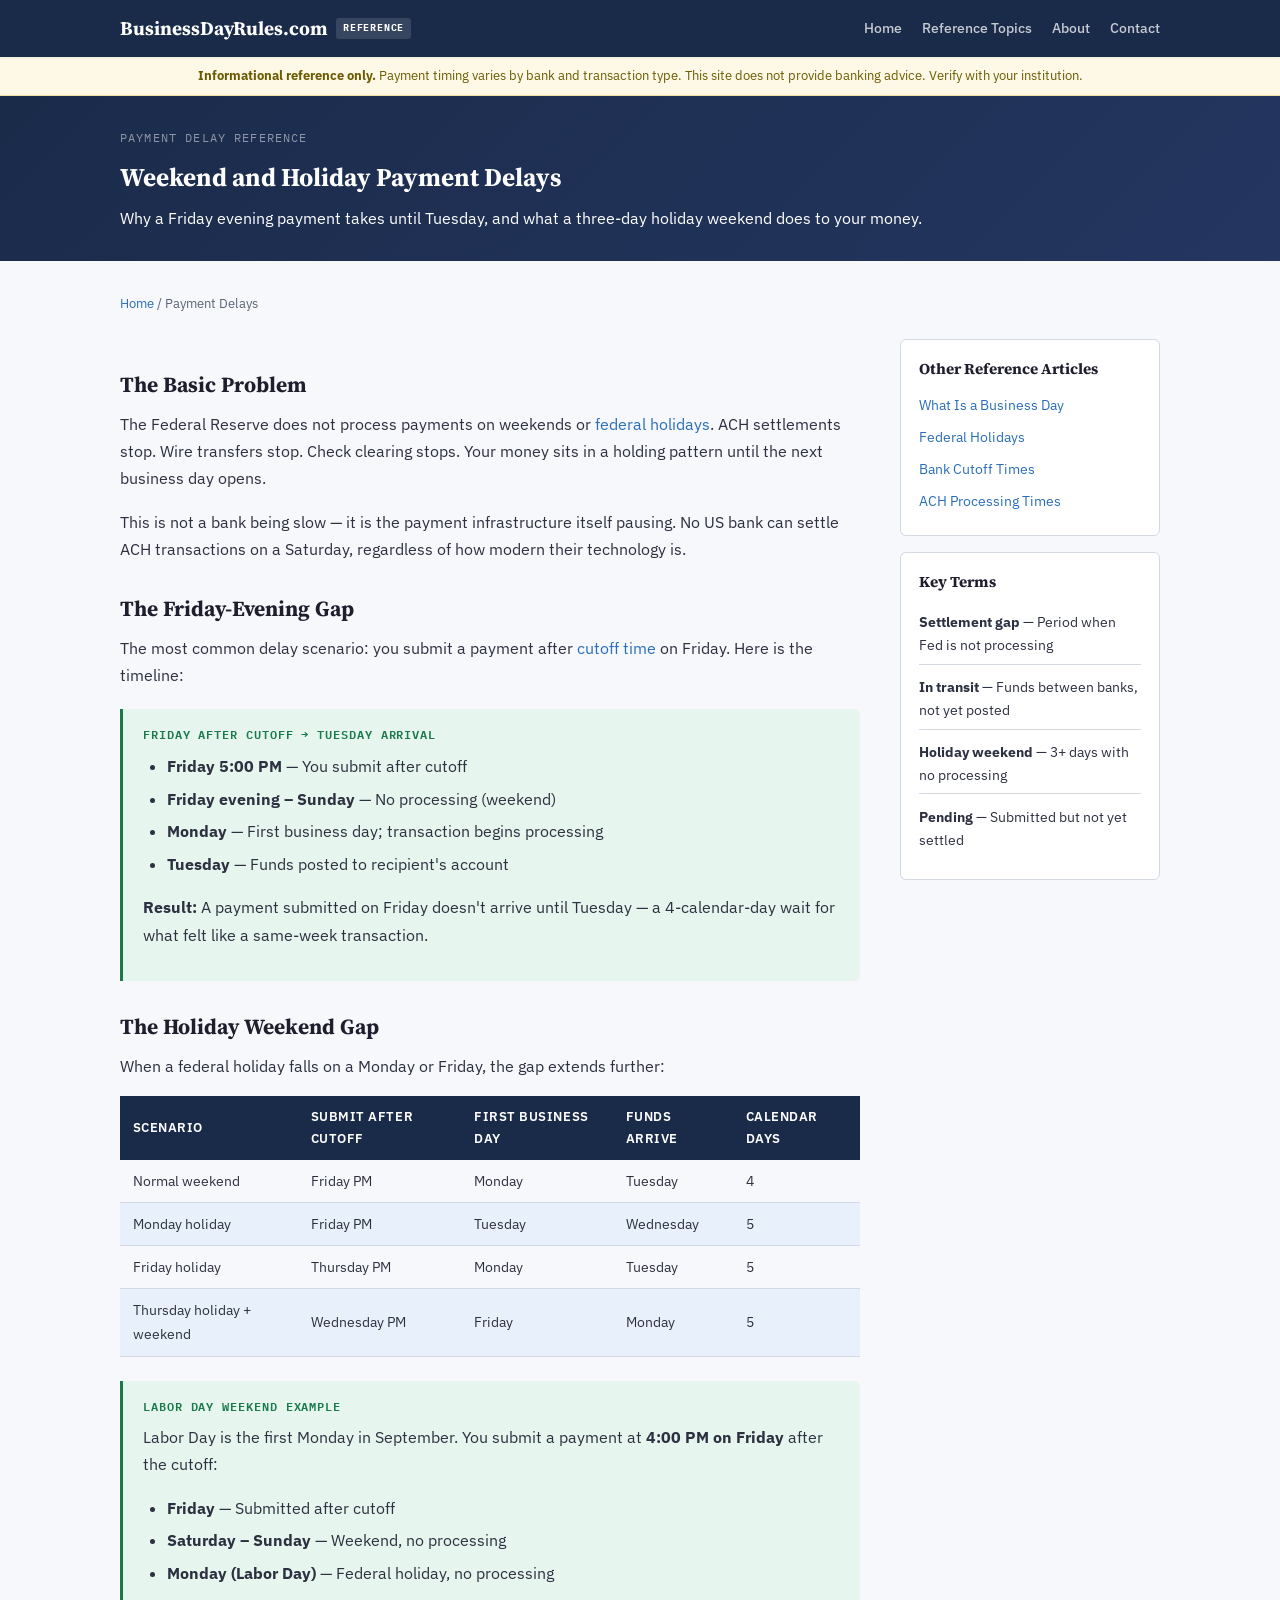
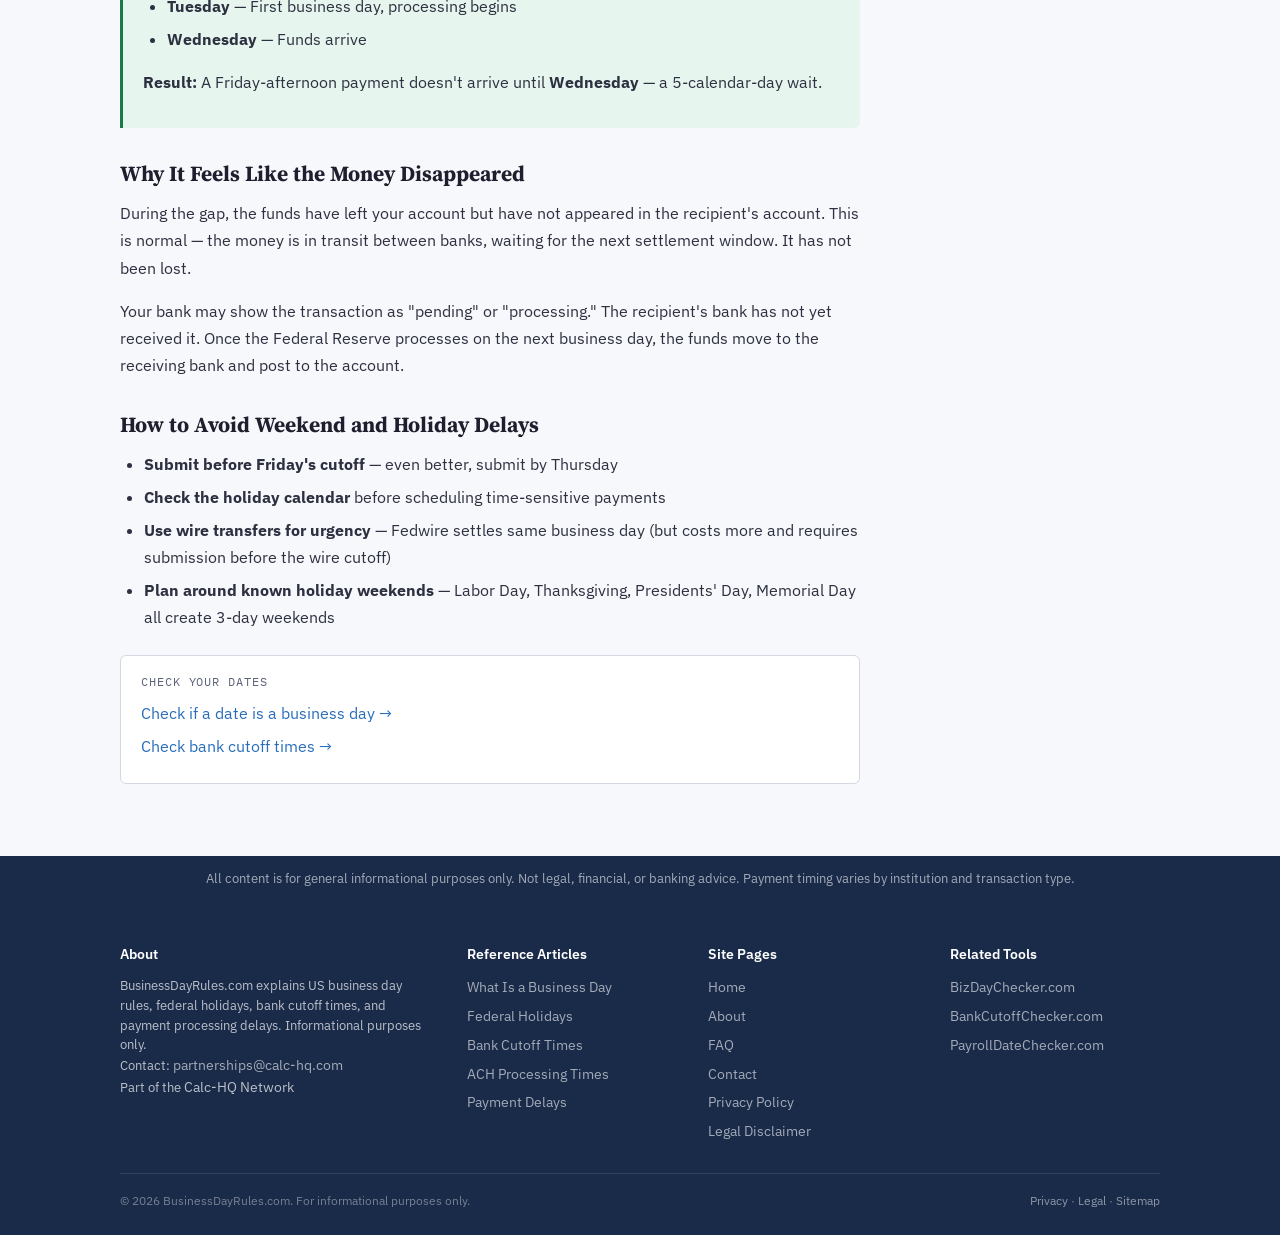
==== weekend-holiday-payment-delays.html @ 040bafdc "Initial build: BusinessDayRules.com reference site Static reference site for US business day rules: " ====
<!DOCTYPE html>
<html lang="en">
<head>
  <meta charset="UTF-8">
  <meta name="viewport" content="width=device-width, initial-scale=1.0">
  <title>Weekend and Holiday Payment Delays | BusinessDayRules.com</title>
  <meta name="description" content="Why payments submitted on Friday evening don't arrive until Tuesday, how holiday weekends create even longer delays, and how to avoid the gap.">
  <link rel="canonical" href="https://businessdayrules.com/weekend-holiday-payment-delays.html">
  <link rel="icon" type="image/svg+xml" href="favicon.svg">
  <link rel="stylesheet" href="styles.css">
  <script async src="https://pagead2.googlesyndication.com/pagead/js/adsbygoogle.js?client=ca-pub-7744853829365165" crossorigin="anonymous"></script>
  <script type="application/ld+json">
{"@context":"https://schema.org","@type":"Article","headline":"Weekend and Holiday Payment Delays","description":"Why Friday evening payments don't arrive until Tuesday, and how holiday weekends create multi-day processing gaps.","url":"https://businessdayrules.com/weekend-holiday-payment-delays.html","mainEntityOfPage":{"@type":"WebPage","@id":"https://businessdayrules.com/weekend-holiday-payment-delays.html"},"author":{"@type":"Organization","name":"BusinessDayRules.com","url":"https://businessdayrules.com"},"publisher":{"@type":"Organization","name":"BusinessDayRules.com","url":"https://businessdayrules.com","logo":{"@type":"ImageObject","url":"https://businessdayrules.com/favicon.svg"}},"isPartOf":{"@type":"WebSite","name":"BusinessDayRules.com","url":"https://businessdayrules.com"}}
  </script>
</head>
<body>
<header class="site-header"><div class="header-inner"><a href="index.html" class="site-logo">BusinessDayRules.com <span class="logo-badge">Reference</span></a><button class="nav-toggle" aria-label="Toggle navigation" onclick="document.querySelector('.site-nav').classList.toggle('open')">☰</button><nav class="site-nav"><a href="index.html">Home</a><a href="index.html#reference-topics">Reference Topics</a><a href="about.html">About</a><a href="contact.html">Contact</a></nav></div></header>
<div class="disclaimer-bar"><strong>Informational reference only.</strong> Payment timing varies by bank and transaction type. This site does not provide banking advice. Verify with your institution.</div>

<section class="page-hero-sm"><div class="container">
  <div style="font-family:var(--font-mono);font-size:0.72rem;color:rgba(255,255,255,0.5);text-transform:uppercase;letter-spacing:0.1em;margin-bottom:0.5rem;">Payment Delay Reference</div>
  <h1>Weekend and Holiday Payment Delays</h1>
  <p>Why a Friday evening payment takes until Tuesday, and what a three-day holiday weekend does to your money.</p>
</div></section>

<main class="main-content"><div class="container">
  <nav class="breadcrumb"><a href="index.html">Home</a> / <span>Payment Delays</span></nav>
  <div class="layout-with-sidebar">
    <article class="article-prose">

      <h2>The Basic Problem</h2>
      <p>The Federal Reserve does not process payments on weekends or <a href="federal-holidays-business-days.html">federal holidays</a>. ACH settlements stop. Wire transfers stop. Check clearing stops. Your money sits in a holding pattern until the next business day opens.</p>
      <p>This is not a bank being slow — it is the payment infrastructure itself pausing. No US bank can settle ACH transactions on a Saturday, regardless of how modern their technology is.</p>

      <h2>The Friday-Evening Gap</h2>
      <p>The most common delay scenario: you submit a payment after <a href="bank-cutoff-times-explained.html">cutoff time</a> on Friday. Here is the timeline:</p>

      <div class="example-block">
        <div class="example-label">Friday After Cutoff → Tuesday Arrival</div>
        <ul>
          <li><strong>Friday 5:00 PM</strong> — You submit after cutoff</li>
          <li><strong>Friday evening – Sunday</strong> — No processing (weekend)</li>
          <li><strong>Monday</strong> — First business day; transaction begins processing</li>
          <li><strong>Tuesday</strong> — Funds posted to recipient's account</li>
        </ul>
        <p><strong>Result:</strong> A payment submitted on Friday doesn't arrive until Tuesday — a 4-calendar-day wait for what felt like a same-week transaction.</p>
      </div>

      <h2>The Holiday Weekend Gap</h2>
      <p>When a federal holiday falls on a Monday or Friday, the gap extends further:</p>

      <div class="ref-table-wrap">
        <table>
          <thead><tr><th>Scenario</th><th>Submit After Cutoff</th><th>First Business Day</th><th>Funds Arrive</th><th>Calendar Days</th></tr></thead>
          <tbody>
            <tr><td>Normal weekend</td><td>Friday PM</td><td>Monday</td><td>Tuesday</td><td>4</td></tr>
            <tr><td>Monday holiday</td><td>Friday PM</td><td>Tuesday</td><td>Wednesday</td><td>5</td></tr>
            <tr><td>Friday holiday</td><td>Thursday PM</td><td>Monday</td><td>Tuesday</td><td>5</td></tr>
            <tr><td>Thursday holiday + weekend</td><td>Wednesday PM</td><td>Friday</td><td>Monday</td><td>5</td></tr>
          </tbody>
        </table>
      </div>

      <div class="example-block">
        <div class="example-label">Labor Day Weekend Example</div>
        <p>Labor Day is the first Monday in September. You submit a payment at <strong>4:00 PM on Friday</strong> after the cutoff:</p>
        <ul>
          <li><strong>Friday</strong> — Submitted after cutoff</li>
          <li><strong>Saturday – Sunday</strong> — Weekend, no processing</li>
          <li><strong>Monday (Labor Day)</strong> — Federal holiday, no processing</li>
          <li><strong>Tuesday</strong> — First business day, processing begins</li>
          <li><strong>Wednesday</strong> — Funds arrive</li>
        </ul>
        <p><strong>Result:</strong> A Friday-afternoon payment doesn't arrive until <strong>Wednesday</strong> — a 5-calendar-day wait.</p>
      </div>

      <h2>Why It Feels Like the Money Disappeared</h2>
      <p>During the gap, the funds have left your account but have not appeared in the recipient's account. This is normal — the money is in transit between banks, waiting for the next settlement window. It has not been lost.</p>
      <p>Your bank may show the transaction as "pending" or "processing." The recipient's bank has not yet received it. Once the Federal Reserve processes on the next business day, the funds move to the receiving bank and post to the account.</p>

      <h2>How to Avoid Weekend and Holiday Delays</h2>
      <ul>
        <li><strong>Submit before Friday's cutoff</strong> — even better, submit by Thursday</li>
        <li><strong>Check the holiday calendar</strong> before scheduling time-sensitive payments</li>
        <li><strong>Use wire transfers for urgency</strong> — Fedwire settles same business day (but costs more and requires submission before the wire cutoff)</li>
        <li><strong>Plan around known holiday weekends</strong> — Labor Day, Thanksgiving, Presidents' Day, Memorial Day all create 3-day weekends</li>
      </ul>

      <div class="calc-links">
        <div class="calc-links-label">Check your dates</div>
        <ul>
          <li><a href="https://bizdaychecker.com" target="_blank" rel="noopener noreferrer">Check if a date is a business day →</a></li>
          <li><a href="https://bankcutoffchecker.com" target="_blank" rel="noopener noreferrer">Check bank cutoff times →</a></li>
        </ul>
      </div>

    </article>
    <aside>
      <div class="sidebar-box"><h4>Other Reference Articles</h4><ul>
        <li><a href="what-is-a-business-day.html">What Is a Business Day</a></li>
        <li><a href="federal-holidays-business-days.html">Federal Holidays</a></li>
        <li><a href="bank-cutoff-times-explained.html">Bank Cutoff Times</a></li>
        <li><a href="ach-processing-times.html">ACH Processing Times</a></li>
      </ul></div>
      <div class="sidebar-box" style="margin-top:1rem;"><h4>Key Terms</h4><ul>
        <li style="border-bottom:1px solid var(--rule-line);padding:0.4rem 0;font-size:0.85rem;"><strong>Settlement gap</strong> — Period when Fed is not processing</li>
        <li style="border-bottom:1px solid var(--rule-line);padding:0.4rem 0;font-size:0.85rem;"><strong>In transit</strong> — Funds between banks, not yet posted</li>
        <li style="border-bottom:1px solid var(--rule-line);padding:0.4rem 0;font-size:0.85rem;"><strong>Holiday weekend</strong> — 3+ days with no processing</li>
        <li style="padding:0.4rem 0;font-size:0.85rem;"><strong>Pending</strong> — Submitted but not yet settled</li>
      </ul></div>
    </aside>
  </div>
</div></main>

<div class="trust-strip">All content is for general informational purposes only. Not legal, financial, or banking advice. Payment timing varies by institution and transaction type.</div>

<footer class="site-footer"><div class="footer-inner"><div class="footer-grid">
  <div class="footer-col"><h4>About</h4><p>BusinessDayRules.com explains US business day rules, federal holidays, bank cutoff times, and payment processing delays. Informational purposes only.</p><p>Contact: <a href="mailto:partnerships@calc-hq.com" style="color:rgba(255,255,255,0.6)">partnerships@calc-hq.com</a></p><span class="footer-resource-link">Part of the <a href="https://calc-hq.com" target="_blank" rel="noopener noreferrer">Calc-HQ Network</a></span></div>
  <div class="footer-col"><h4>Reference Articles</h4><ul><li><a href="what-is-a-business-day.html">What Is a Business Day</a></li><li><a href="federal-holidays-business-days.html">Federal Holidays</a></li><li><a href="bank-cutoff-times-explained.html">Bank Cutoff Times</a></li><li><a href="ach-processing-times.html">ACH Processing Times</a></li><li><a href="weekend-holiday-payment-delays.html">Payment Delays</a></li></ul></div>
  <div class="footer-col"><h4>Site Pages</h4><ul><li><a href="index.html">Home</a></li><li><a href="about.html">About</a></li><li><a href="faq.html">FAQ</a></li><li><a href="contact.html">Contact</a></li><li><a href="privacy.html">Privacy Policy</a></li><li><a href="legal.html">Legal Disclaimer</a></li></ul></div>
  <div class="footer-col"><h4>Related Tools</h4><ul id="footer-related-tools-list"><li><span style="color:rgba(255,255,255,0.3);font-size:0.82rem">Loading…</span></li></ul></div>
</div><div class="footer-bottom"><span>© 2026 BusinessDayRules.com. For informational purposes only.</span><span><a href="privacy.html">Privacy</a> · <a href="legal.html">Legal</a> · <a href="sitemap.xml">Sitemap</a></span></div></div></footer>
<script src="network.js"></script>
</body></html>
---- styles.css ----
/* ============================================================
   BusinessDayRules.com — Main Stylesheet
   Static Reference Site | Clean Utilitarian Design
   ============================================================ */

@import url('https://fonts.googleapis.com/css2?family=Source+Serif+4:ital,opsz,wght@0,8..60,300;0,8..60,400;0,8..60,600;0,8..60,700;1,8..60,400&family=IBM+Plex+Sans:wght@400;500;600&family=IBM+Plex+Mono:wght@400;500&display=swap');

:root {
  --navy: #1a2b4a;
  --navy-mid: #243660;
  --ink: #1e1e2e;
  --body-text: #2d3040;
  --muted: #5a6378;
  --rule-line: #d4d8e2;
  --bg: #f7f8fb;
  --white: #ffffff;
  --accent: #2a6ebb;
  --accent-dark: #1c4f8a;
  --accent-light: #e8f0fb;
  --green: #1a7a4c;
  --green-light: #e6f5ed;
  --red: #c0392b;
  --red-light: #fdecea;
  --amber: #b8860b;
  --amber-light: #fef9e7;
  --font-body: 'IBM Plex Sans', system-ui, sans-serif;
  --font-heading: 'Source Serif 4', Georgia, serif;
  --font-mono: 'IBM Plex Mono', monospace;
  --radius: 6px;
  --shadow-sm: 0 1px 3px rgba(0,0,0,0.07);
  --shadow-md: 0 3px 10px rgba(0,0,0,0.09);
}

*, *::before, *::after { box-sizing: border-box; margin: 0; padding: 0; }

html { scroll-behavior: smooth; }

body {
  font-family: var(--font-body);
  font-size: 1rem;
  line-height: 1.7;
  color: var(--body-text);
  background: var(--bg);
  -webkit-font-smoothing: antialiased;
}

a { color: var(--accent); text-decoration: none; }
a:hover { color: var(--accent-dark); text-decoration: underline; }

.container { max-width: 1080px; margin: 0 auto; padding: 0 1.25rem; }

/* --- Header --- */
.site-header {
  background: var(--navy);
  color: var(--white);
  position: sticky;
  top: 0;
  z-index: 100;
  box-shadow: var(--shadow-sm);
}
.header-inner {
  display: flex;
  align-items: center;
  justify-content: space-between;
  max-width: 1080px;
  margin: 0 auto;
  padding: 0.75rem 1.25rem;
}
.site-logo {
  font-family: var(--font-heading);
  font-size: 1.2rem;
  font-weight: 700;
  color: var(--white);
  text-decoration: none;
  display: flex;
  align-items: center;
  gap: 0.5rem;
}
.site-logo:hover { color: var(--white); text-decoration: none; }
.logo-badge {
  font-family: var(--font-mono);
  font-size: 0.6rem;
  background: rgba(255,255,255,0.12);
  padding: 0.15rem 0.45rem;
  border-radius: 3px;
  text-transform: uppercase;
  letter-spacing: 0.08em;
  vertical-align: middle;
}
.site-nav { display: flex; gap: 1.25rem; }
.site-nav a { color: rgba(255,255,255,0.75); font-size: 0.9rem; font-weight: 500; text-decoration: none; }
.site-nav a:hover, .site-nav a.active { color: var(--white); }
.nav-toggle { display: none; background: none; border: none; color: var(--white); font-size: 1.4rem; cursor: pointer; }

/* --- Disclaimer --- */
.disclaimer-bar {
  background: var(--amber-light);
  border-bottom: 1px solid #f0e0a0;
  padding: 0.5rem 1.25rem;
  font-size: 0.82rem;
  color: #6b5a00;
  text-align: center;
}

/* --- Hero --- */
.page-hero {
  background: linear-gradient(135deg, var(--navy) 0%, var(--navy-mid) 100%);
  color: var(--white);
  padding: 3.5rem 0 3rem;
  text-align: center;
}
.page-hero h1 {
  font-family: var(--font-heading);
  font-size: 2.1rem;
  font-weight: 700;
  margin-bottom: 0.75rem;
  line-height: 1.25;
}
.hero-sub { font-size: 1.05rem; color: rgba(255,255,255,0.7); max-width: 640px; margin: 0 auto; }
.hero-eyebrow {
  font-family: var(--font-mono);
  font-size: 0.72rem;
  color: rgba(255,255,255,0.5);
  text-transform: uppercase;
  letter-spacing: 0.1em;
  margin-bottom: 0.5rem;
}

.page-hero-sm {
  background: linear-gradient(135deg, var(--navy) 0%, var(--navy-mid) 100%);
  color: var(--white);
  padding: 2rem 0 1.75rem;
}
.page-hero-sm h1 {
  font-family: var(--font-heading);
  font-size: 1.6rem;
  font-weight: 700;
  margin-bottom: 0.4rem;
}

/* --- Main Content --- */
.main-content { padding: 2rem 0 3rem; }

.breadcrumb {
  font-size: 0.82rem;
  color: var(--muted);
  margin-bottom: 1.5rem;
}
.breadcrumb a { color: var(--accent); }

.layout-with-sidebar {
  display: grid;
  grid-template-columns: 1fr 260px;
  gap: 2.5rem;
  align-items: start;
}

/* --- Article Prose --- */
.article-prose h2 {
  font-family: var(--font-heading);
  font-size: 1.35rem;
  font-weight: 700;
  color: var(--ink);
  margin-top: 2rem;
  margin-bottom: 0.75rem;
  line-height: 1.3;
}
.article-prose h3 {
  font-family: var(--font-heading);
  font-size: 1.1rem;
  font-weight: 600;
  color: var(--ink);
  margin-top: 1.5rem;
  margin-bottom: 0.5rem;
}
.article-prose p { margin-bottom: 1rem; }
.article-prose ul { margin: 0.5rem 0 1rem 1.5rem; }
.article-prose li { margin-bottom: 0.35rem; }

/* --- Tables --- */
.ref-table-wrap { overflow-x: auto; margin: 1rem 0 1.5rem; }
.ref-table-wrap table {
  width: 100%;
  border-collapse: collapse;
  font-size: 0.9rem;
}
.ref-table-wrap th {
  background: var(--navy);
  color: var(--white);
  font-weight: 600;
  padding: 0.6rem 0.8rem;
  text-align: left;
  font-size: 0.82rem;
  text-transform: uppercase;
  letter-spacing: 0.04em;
}
.ref-table-wrap td {
  padding: 0.55rem 0.8rem;
  border-bottom: 1px solid var(--rule-line);
}
.ref-table-wrap tr:nth-child(even) td { background: var(--accent-light); }

/* --- Info Boxes --- */
.info-box {
  background: var(--accent-light);
  border-left: 3px solid var(--accent);
  padding: 1rem 1.25rem;
  margin: 1.25rem 0;
  border-radius: 0 var(--radius) var(--radius) 0;
  font-size: 0.92rem;
}
.info-box p { margin-bottom: 0.35rem; }

.example-block {
  background: var(--green-light);
  border-left: 3px solid var(--green);
  padding: 1rem 1.25rem;
  margin: 1.25rem 0;
  border-radius: 0 var(--radius) var(--radius) 0;
}
.example-label {
  font-family: var(--font-mono);
  font-size: 0.72rem;
  text-transform: uppercase;
  letter-spacing: 0.08em;
  color: var(--green);
  margin-bottom: 0.5rem;
  font-weight: 600;
}

.warning-box {
  background: var(--amber-light);
  border-left: 3px solid var(--amber);
  padding: 1rem 1.25rem;
  margin: 1.25rem 0;
  border-radius: 0 var(--radius) var(--radius) 0;
  font-size: 0.92rem;
}

/* --- Calculator Links --- */
.calc-links {
  background: var(--white);
  border: 1px solid var(--rule-line);
  border-radius: var(--radius);
  padding: 1rem 1.25rem;
  margin: 1.5rem 0;
}
.calc-links-label {
  font-family: var(--font-mono);
  font-size: 0.72rem;
  text-transform: uppercase;
  letter-spacing: 0.08em;
  color: var(--muted);
  margin-bottom: 0.5rem;
}
.calc-links ul { list-style: none; margin: 0; padding: 0; }
.calc-links li { margin-bottom: 0.4rem; }

/* --- Sidebar --- */
.sidebar-box {
  background: var(--white);
  border: 1px solid var(--rule-line);
  border-radius: var(--radius);
  padding: 1rem 1.1rem;
}
.sidebar-box h4 {
  font-family: var(--font-heading);
  font-size: 0.95rem;
  font-weight: 700;
  margin-bottom: 0.6rem;
  color: var(--ink);
}
.sidebar-box ul { list-style: none; margin: 0; padding: 0; }
.sidebar-box li { margin-bottom: 0.3rem; }
.sidebar-box li a { font-size: 0.88rem; }

/* --- Article Cards (index) --- */
.section-label {
  font-family: var(--font-mono);
  font-size: 0.72rem;
  text-transform: uppercase;
  letter-spacing: 0.1em;
  color: var(--muted);
  margin-bottom: 0.4rem;
}
.section h2 {
  font-family: var(--font-heading);
  font-size: 1.5rem;
  font-weight: 700;
  margin-bottom: 0.75rem;
}
.section p { margin-bottom: 1rem; }
.section { margin-bottom: 2rem; }
hr { border: none; border-top: 1px solid var(--rule-line); margin: 2rem 0; }

.article-grid {
  display: grid;
  grid-template-columns: repeat(auto-fill, minmax(280px, 1fr));
  gap: 1.25rem;
  margin-top: 1rem;
}
.article-card {
  display: block;
  background: var(--white);
  border: 1px solid var(--rule-line);
  border-radius: var(--radius);
  padding: 1.25rem 1.1rem;
  text-decoration: none;
  color: var(--body-text);
  transition: box-shadow 0.15s, border-color 0.15s;
}
.article-card:hover {
  box-shadow: var(--shadow-md);
  border-color: var(--accent);
  text-decoration: none;
  color: var(--body-text);
}
.card-tag {
  font-family: var(--font-mono);
  font-size: 0.65rem;
  text-transform: uppercase;
  letter-spacing: 0.08em;
  color: var(--accent);
  background: var(--accent-light);
  padding: 0.15rem 0.45rem;
  border-radius: 3px;
}
.article-card h3 {
  font-family: var(--font-heading);
  font-size: 1.1rem;
  font-weight: 700;
  margin: 0.5rem 0 0.35rem;
  color: var(--ink);
}
.article-card p { font-size: 0.88rem; color: var(--muted); margin-bottom: 0.5rem; line-height: 1.5; }
.card-link-text { font-size: 0.82rem; color: var(--accent); font-weight: 500; }

/* --- Home Intro Grid --- */
.home-intro-grid {
  display: grid;
  grid-template-columns: 1fr 1fr;
  gap: 1.25rem;
}
.home-block {
  background: var(--white);
  border: 1px solid var(--rule-line);
  border-radius: var(--radius);
  padding: 1rem 1.1rem;
}
.home-block h3 {
  font-family: var(--font-heading);
  font-size: 1rem;
  font-weight: 700;
  margin-bottom: 0.35rem;
  color: var(--ink);
}
.home-block p { font-size: 0.88rem; color: var(--muted); }

/* --- FAQ --- */
.faq-list { list-style: none; padding: 0; }
.faq-item { border-bottom: 1px solid var(--rule-line); padding: 0.75rem 0; }
.faq-q { font-weight: 600; color: var(--ink); margin-bottom: 0.25rem; }
.faq-a { font-size: 0.92rem; color: var(--muted); }

/* --- Trust Strip --- */
.trust-strip {
  background: var(--navy);
  color: rgba(255,255,255,0.6);
  text-align: center;
  padding: 0.75rem 1.25rem;
  font-size: 0.82rem;
}
.trust-strip strong { color: var(--white); }

/* --- Footer --- */
.site-footer {
  background: var(--navy);
  color: rgba(255,255,255,0.7);
  padding: 2.5rem 0 1.5rem;
  font-size: 0.88rem;
}
.footer-inner { max-width: 1080px; margin: 0 auto; padding: 0 1.25rem; }
.footer-grid {
  display: grid;
  grid-template-columns: 1.5fr 1fr 1fr 1fr;
  gap: 2rem;
  margin-bottom: 1.5rem;
}
.footer-col h4 { color: var(--white); font-size: 0.9rem; font-weight: 600; margin-bottom: 0.6rem; }
.footer-col p { font-size: 0.82rem; line-height: 1.5; }
.footer-col ul { list-style: none; padding: 0; }
.footer-col li { margin-bottom: 0.3rem; }
.footer-col a { color: rgba(255,255,255,0.6); font-size: 0.85rem; }
.footer-col a:hover { color: var(--white); }
.footer-resource-link { font-size: 0.82rem; }
.footer-resource-link a { color: rgba(255,255,255,0.7); }
.footer-bottom {
  border-top: 1px solid rgba(255,255,255,0.1);
  padding-top: 1rem;
  display: flex;
  justify-content: space-between;
  font-size: 0.78rem;
  color: rgba(255,255,255,0.4);
}
.footer-bottom a { color: rgba(255,255,255,0.5); }

/* --- Responsive --- */
@media (max-width: 768px) {
  .layout-with-sidebar { grid-template-columns: 1fr; }
  .footer-grid { grid-template-columns: 1fr 1fr; }
  .home-intro-grid { grid-template-columns: 1fr; }
  .page-hero h1 { font-size: 1.6rem; }
  .nav-toggle { display: block; }
  .site-nav {
    display: none;
    flex-direction: column;
    position: absolute;
    top: 100%;
    left: 0;
    right: 0;
    background: var(--navy);
    padding: 1rem 1.25rem;
    box-shadow: var(--shadow-md);
  }
  .site-nav.open { display: flex; }
}
@media (max-width: 480px) {
  .footer-grid { grid-template-columns: 1fr; }
  .article-grid { grid-template-columns: 1fr; }
}
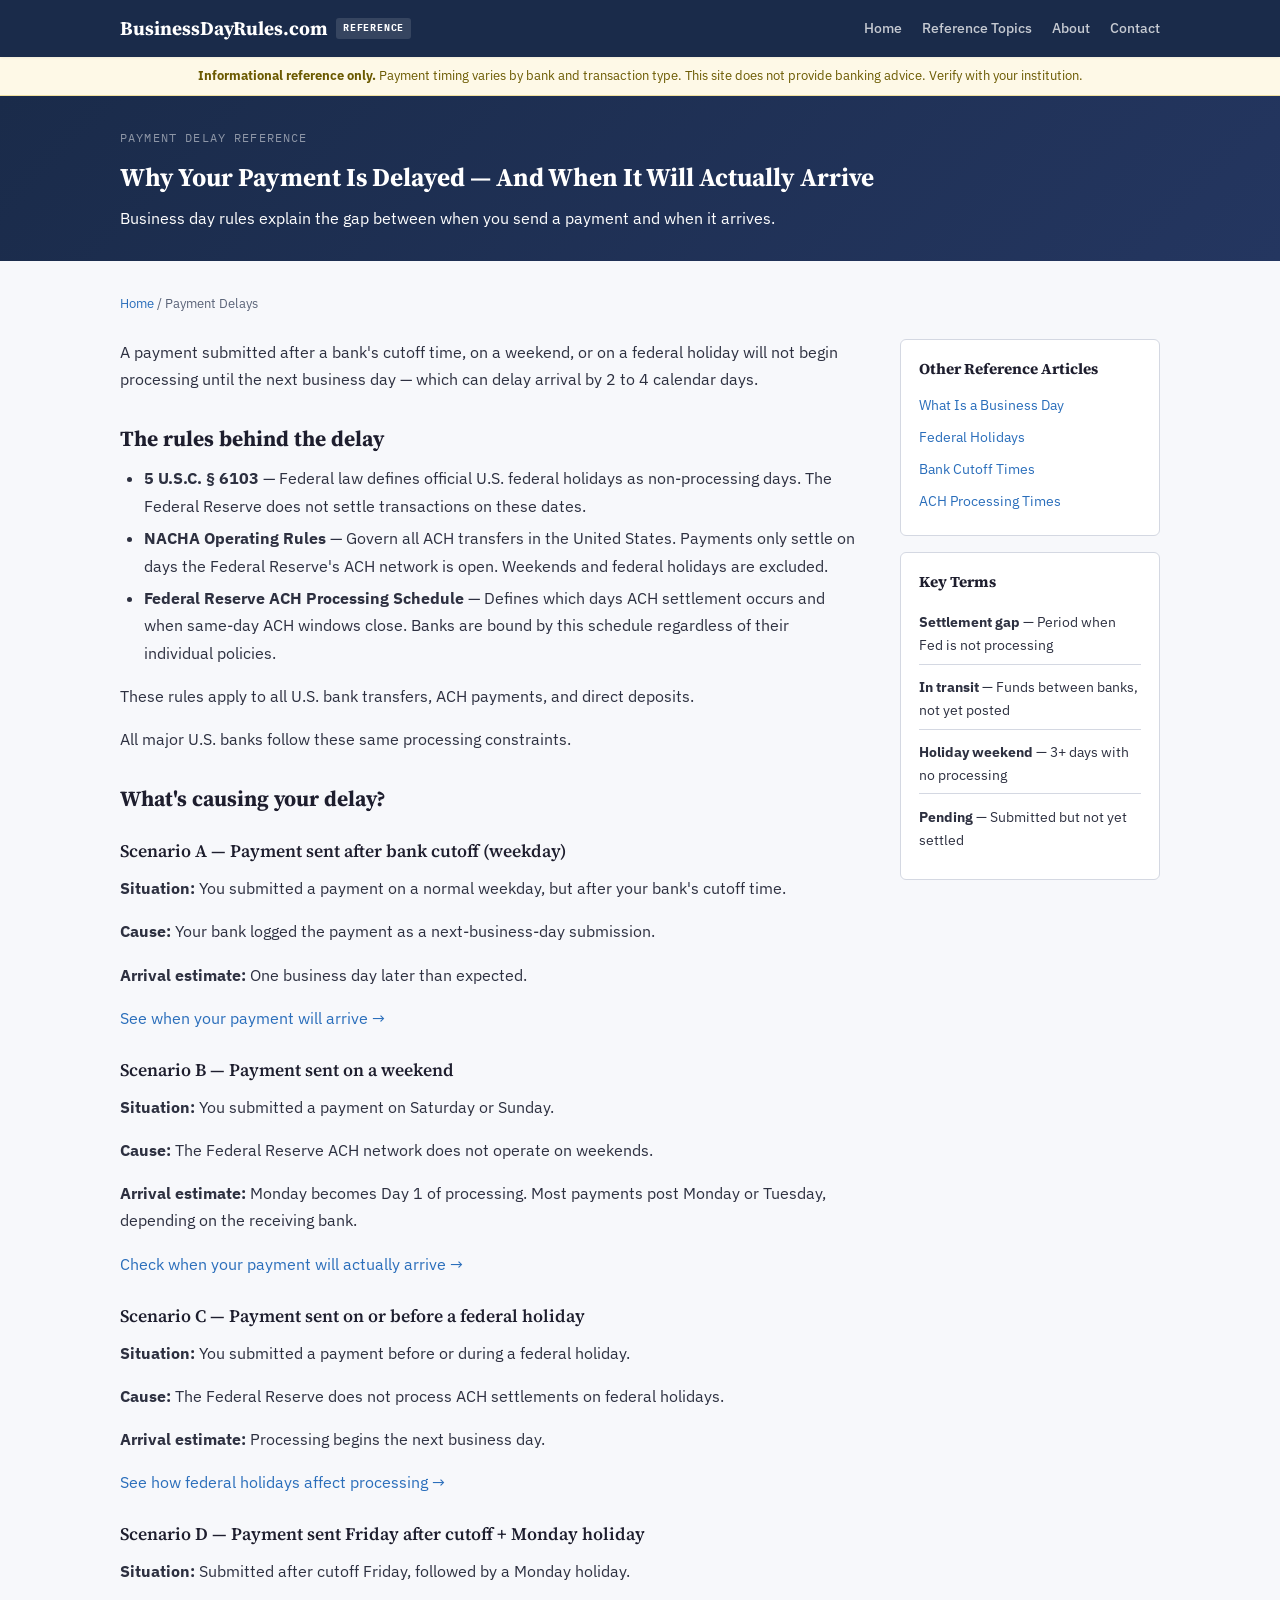
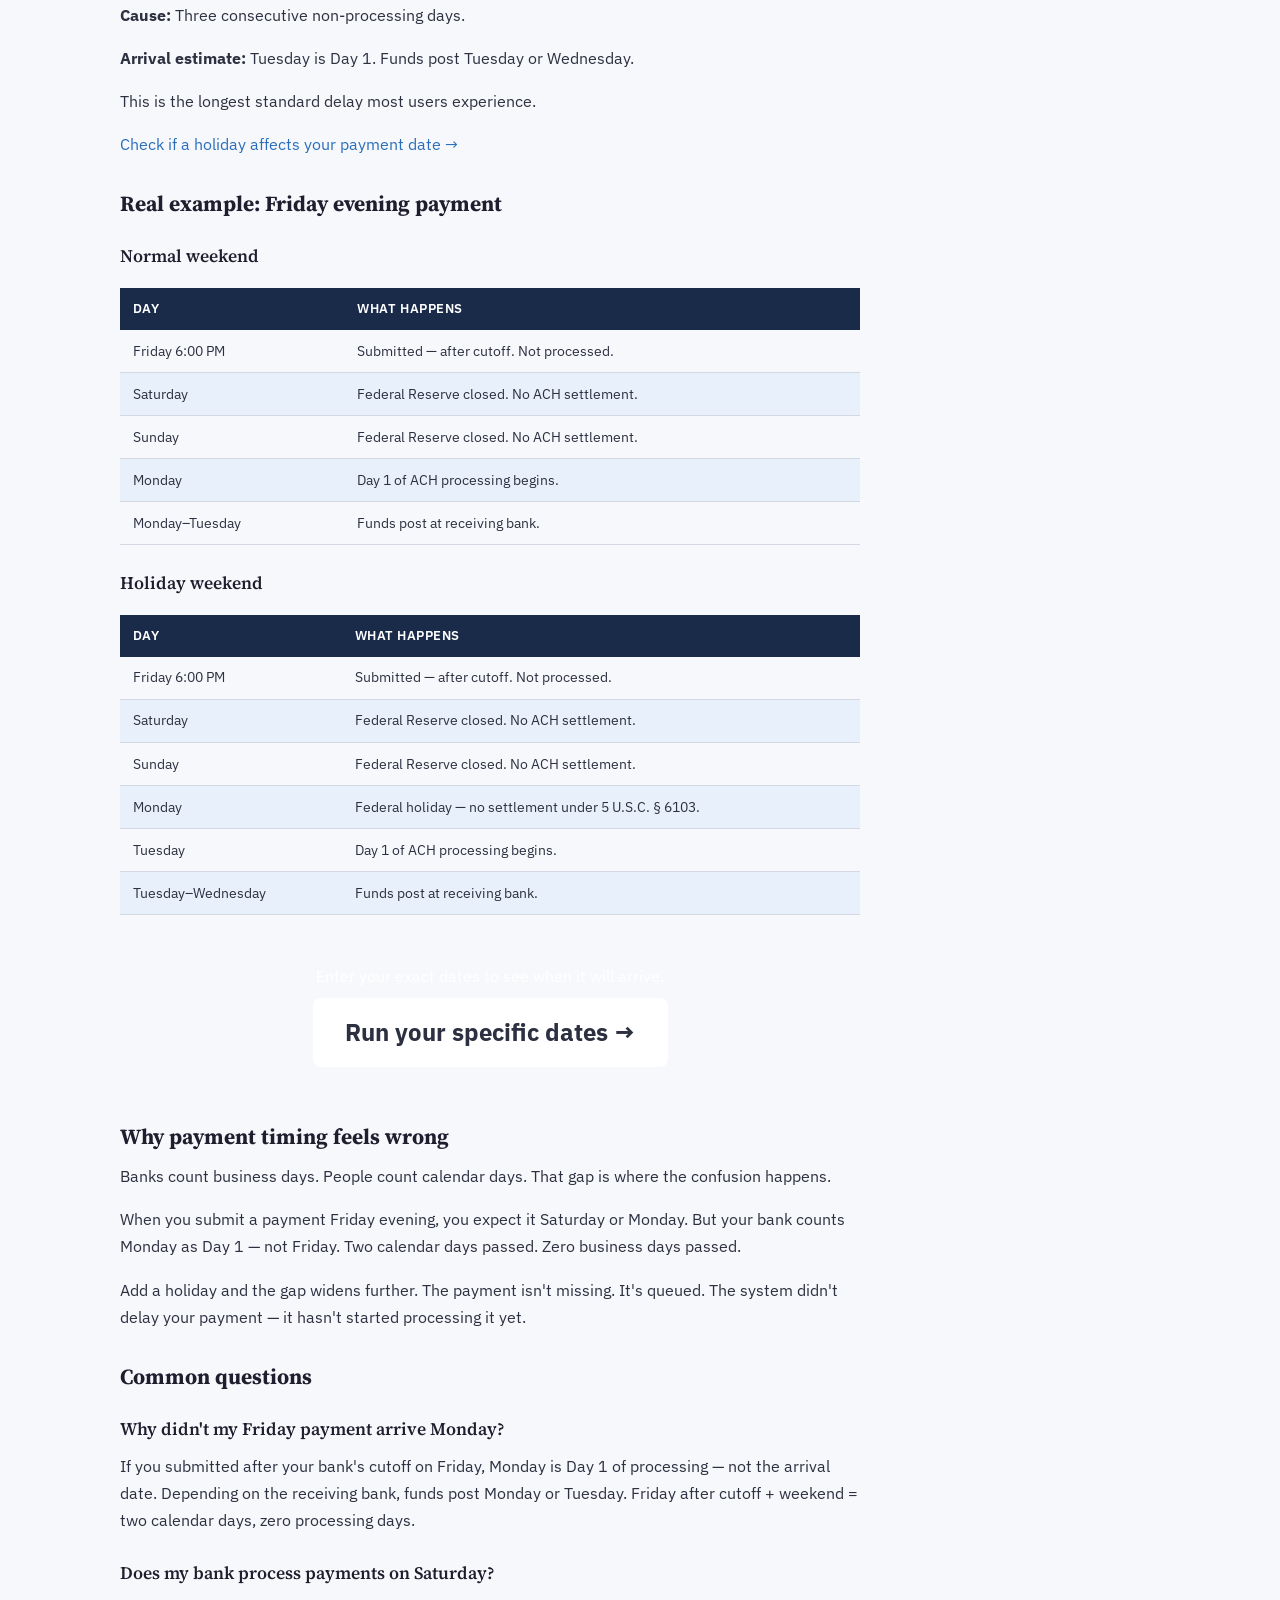
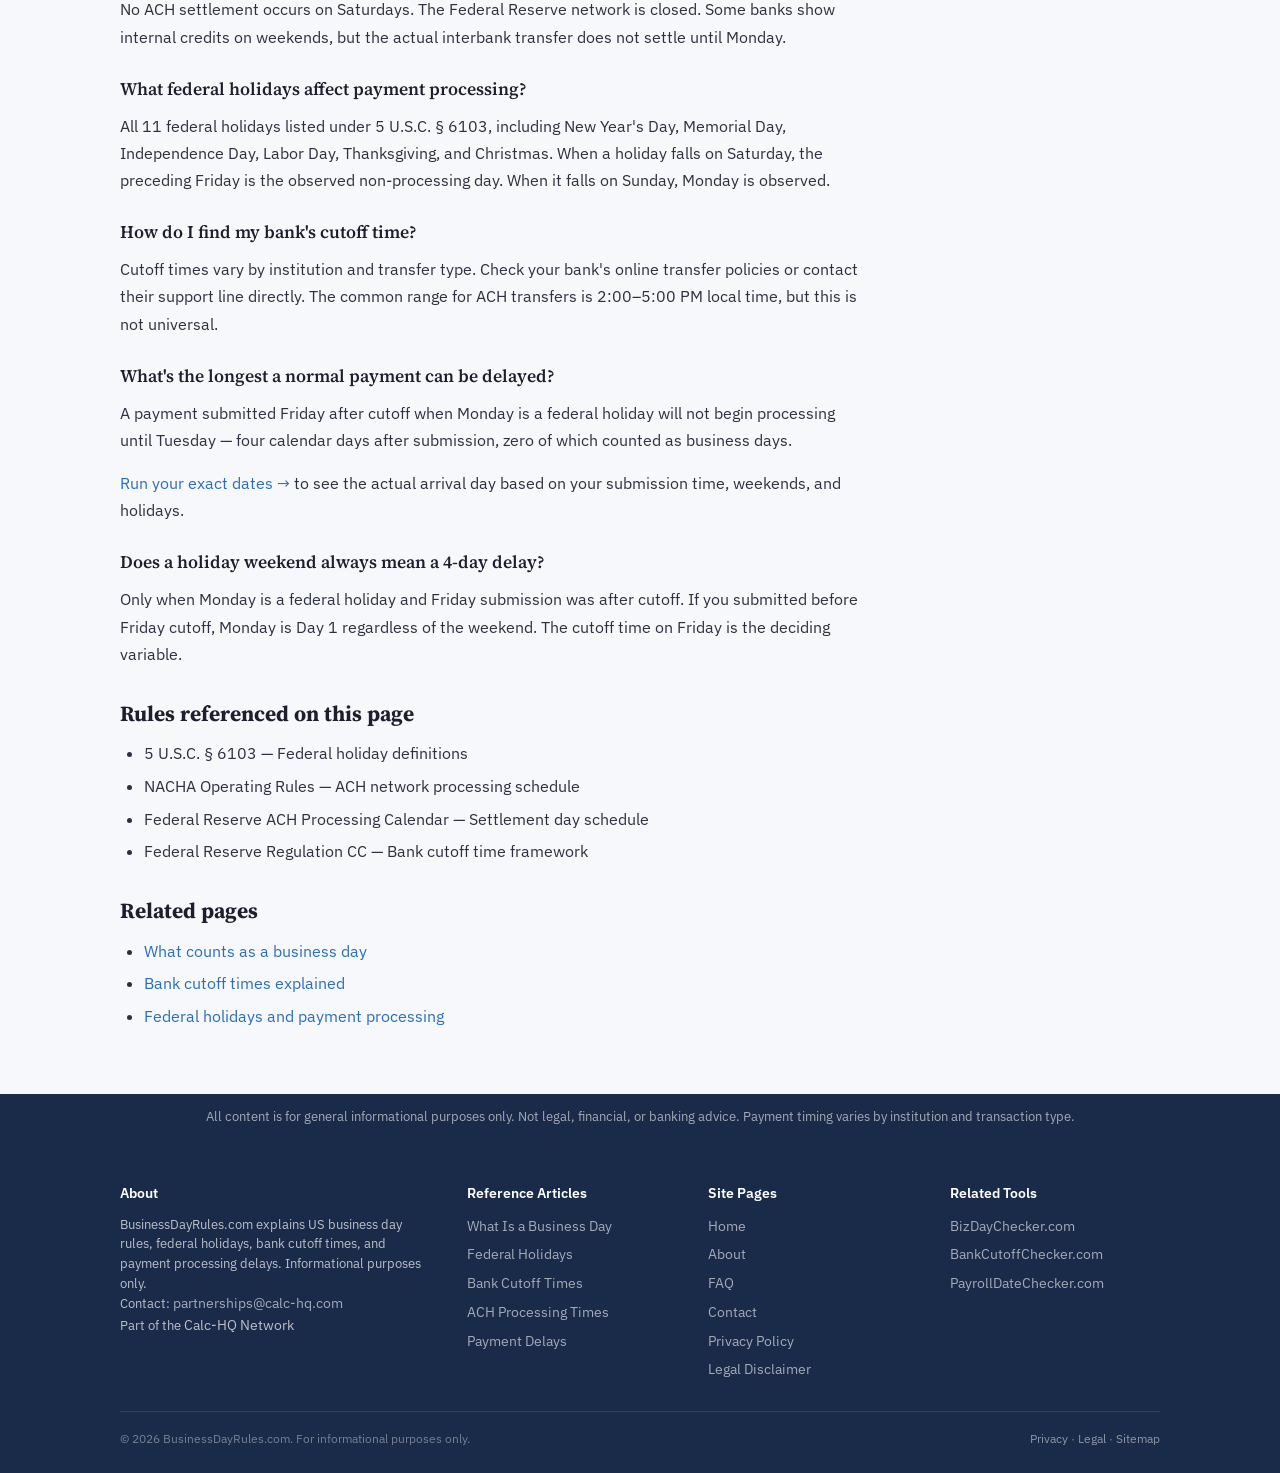
==== commit 0d72b437: "Authority rewrite + CTAs: weekend-holiday-payment-delays.html" ====
--- a/weekend-holiday-payment-delays.html
+++ b/weekend-holiday-payment-delays.html
@@ -3,14 +3,14 @@
 <head>
   <meta charset="UTF-8">
   <meta name="viewport" content="width=device-width, initial-scale=1.0">
-  <title>Weekend and Holiday Payment Delays | BusinessDayRules.com</title>
-  <meta name="description" content="Why payments submitted on Friday evening don't arrive until Tuesday, how holiday weekends create even longer delays, and how to avoid the gap.">
+  <title>Why Your Payment Is Delayed — And When It Will Actually Arrive | BusinessDayRules.com</title>
+  <meta name="description" content="Payment sent Friday and still not there? Business day rules — federal holidays, bank cutoff times, and ACH processing — explain the delay. Check your exact dates.">
   <link rel="canonical" href="https://businessdayrules.com/weekend-holiday-payment-delays.html">
   <link rel="icon" type="image/svg+xml" href="favicon.svg">
   <link rel="stylesheet" href="styles.css">
   <script async src="https://pagead2.googlesyndication.com/pagead/js/adsbygoogle.js?client=ca-pub-7744853829365165" crossorigin="anonymous"></script>
   <script type="application/ld+json">
-{"@context":"https://schema.org","@type":"Article","headline":"Weekend and Holiday Payment Delays","description":"Why Friday evening payments don't arrive until Tuesday, and how holiday weekends create multi-day processing gaps.","url":"https://businessdayrules.com/weekend-holiday-payment-delays.html","mainEntityOfPage":{"@type":"WebPage","@id":"https://businessdayrules.com/weekend-holiday-payment-delays.html"},"author":{"@type":"Organization","name":"BusinessDayRules.com","url":"https://businessdayrules.com"},"publisher":{"@type":"Organization","name":"BusinessDayRules.com","url":"https://businessdayrules.com","logo":{"@type":"ImageObject","url":"https://businessdayrules.com/favicon.svg"}},"isPartOf":{"@type":"WebSite","name":"BusinessDayRules.com","url":"https://businessdayrules.com"}}
+{"@context":"https://schema.org","@type":"Article","headline":"Why Your Payment Is Delayed — And When It Will Actually Arrive","description":"Payment sent Friday and still not there? Business day rules — federal holidays, bank cutoff times, and ACH processing — explain the delay.","url":"https://businessdayrules.com/weekend-holiday-payment-delays.html","mainEntityOfPage":{"@type":"WebPage","@id":"https://businessdayrules.com/weekend-holiday-payment-delays.html"},"author":{"@type":"Organization","name":"BusinessDayRules.com","url":"https://businessdayrules.com"},"publisher":{"@type":"Organization","name":"BusinessDayRules.com","url":"https://businessdayrules.com","logo":{"@type":"ImageObject","url":"https://businessdayrules.com/favicon.svg"}},"isPartOf":{"@type":"WebSite","name":"BusinessDayRules.com","url":"https://businessdayrules.com"}}
   </script>
 </head>
 <body>
@@ -19,8 +19,8 @@
 
 <section class="page-hero-sm"><div class="container">
   <div style="font-family:var(--font-mono);font-size:0.72rem;color:rgba(255,255,255,0.5);text-transform:uppercase;letter-spacing:0.1em;margin-bottom:0.5rem;">Payment Delay Reference</div>
-  <h1>Weekend and Holiday Payment Delays</h1>
-  <p>Why a Friday evening payment takes until Tuesday, and what a three-day holiday weekend does to your money.</p>
+  <h1>Why Your Payment Is Delayed — And When It Will Actually Arrive</h1>
+  <p>Business day rules explain the gap between when you send a payment and when it arrives.</p>
 </div></section>
 
 <main class="main-content"><div class="container">
@@ -28,71 +28,120 @@
   <div class="layout-with-sidebar">
     <article class="article-prose">
 
-      <h2>The Basic Problem</h2>
-      <p>The Federal Reserve does not process payments on weekends or <a href="federal-holidays-business-days.html">federal holidays</a>. ACH settlements stop. Wire transfers stop. Check clearing stops. Your money sits in a holding pattern until the next business day opens.</p>
-      <p>This is not a bank being slow — it is the payment infrastructure itself pausing. No US bank can settle ACH transactions on a Saturday, regardless of how modern their technology is.</p>
+      <p>A payment submitted after a bank's cutoff time, on a weekend, or on a federal holiday will not begin processing until the next business day — which can delay arrival by 2 to 4 calendar days.</p>
 
-      <h2>The Friday-Evening Gap</h2>
-      <p>The most common delay scenario: you submit a payment after <a href="bank-cutoff-times-explained.html">cutoff time</a> on Friday. Here is the timeline:</p>
+      <h2>The rules behind the delay</h2>
+      <ul>
+        <li><strong>5 U.S.C. § 6103</strong> — Federal law defines official U.S. federal holidays as non-processing days. The Federal Reserve does not settle transactions on these dates.</li>
+        <li><strong>NACHA Operating Rules</strong> — Govern all ACH transfers in the United States. Payments only settle on days the Federal Reserve's ACH network is open. Weekends and federal holidays are excluded.</li>
+        <li><strong>Federal Reserve ACH Processing Schedule</strong> — Defines which days ACH settlement occurs and when same-day ACH windows close. Banks are bound by this schedule regardless of their individual policies.</li>
+      </ul>
+      <p>These rules apply to all U.S. bank transfers, ACH payments, and direct deposits.</p>
+      <p>All major U.S. banks follow these same processing constraints.</p>
 
-      <div class="example-block">
-        <div class="example-label">Friday After Cutoff → Tuesday Arrival</div>
-        <ul>
-          <li><strong>Friday 5:00 PM</strong> — You submit after cutoff</li>
-          <li><strong>Friday evening – Sunday</strong> — No processing (weekend)</li>
-          <li><strong>Monday</strong> — First business day; transaction begins processing</li>
-          <li><strong>Tuesday</strong> — Funds posted to recipient's account</li>
-        </ul>
-        <p><strong>Result:</strong> A payment submitted on Friday doesn't arrive until Tuesday — a 4-calendar-day wait for what felt like a same-week transaction.</p>
-      </div>
+      <h2>What's causing your delay?</h2>
 
-      <h2>The Holiday Weekend Gap</h2>
-      <p>When a federal holiday falls on a Monday or Friday, the gap extends further:</p>
+      <h3>Scenario A — Payment sent after bank cutoff (weekday)</h3>
+      <p><strong>Situation:</strong> You submitted a payment on a normal weekday, but after your bank's cutoff time.</p>
+      <p><strong>Cause:</strong> Your bank logged the payment as a next-business-day submission.</p>
+      <p><strong>Arrival estimate:</strong> One business day later than expected.</p>
+      <p style="font-size:16px;margin-top:16px;"><a href="https://bizdaychecker.com" target="_blank" rel="noopener noreferrer">See when your payment will arrive →</a></p>
 
+      <h3>Scenario B — Payment sent on a weekend</h3>
+      <p><strong>Situation:</strong> You submitted a payment on Saturday or Sunday.</p>
+      <p><strong>Cause:</strong> The Federal Reserve ACH network does not operate on weekends.</p>
+      <p><strong>Arrival estimate:</strong> Monday becomes Day 1 of processing. Most payments post Monday or Tuesday, depending on the receiving bank.</p>
+      <p style="font-size:16px;margin-top:16px;margin-bottom:16px;"><a href="https://bizdaychecker.com" target="_blank" rel="noopener noreferrer">Check when your payment will actually arrive →</a></p>
+
+      <h3>Scenario C — Payment sent on or before a federal holiday</h3>
+      <p><strong>Situation:</strong> You submitted a payment before or during a federal holiday.</p>
+      <p><strong>Cause:</strong> The Federal Reserve does not process ACH settlements on federal holidays.</p>
+      <p><strong>Arrival estimate:</strong> Processing begins the next business day.</p>
+      <p style="font-size:16px;margin-top:16px;"><a href="federal-holidays-business-days.html">See how federal holidays affect processing →</a></p>
+
+      <h3>Scenario D — Payment sent Friday after cutoff + Monday holiday</h3>
+      <p><strong>Situation:</strong> Submitted after cutoff Friday, followed by a Monday holiday.</p>
+      <p><strong>Cause:</strong> Three consecutive non-processing days.</p>
+      <p><strong>Arrival estimate:</strong> Tuesday is Day 1. Funds post Tuesday or Wednesday.</p>
+      <p>This is the longest standard delay most users experience.</p>
+      <p style="font-size:16px;margin-top:16px;"><a href="https://bizdaychecker.com" target="_blank" rel="noopener noreferrer">Check if a holiday affects your payment date →</a></p>
+
+      <h2>Real example: Friday evening payment</h2>
+
+      <h3>Normal weekend</h3>
       <div class="ref-table-wrap">
         <table>
-          <thead><tr><th>Scenario</th><th>Submit After Cutoff</th><th>First Business Day</th><th>Funds Arrive</th><th>Calendar Days</th></tr></thead>
+          <thead><tr><th>Day</th><th>What happens</th></tr></thead>
           <tbody>
-            <tr><td>Normal weekend</td><td>Friday PM</td><td>Monday</td><td>Tuesday</td><td>4</td></tr>
-            <tr><td>Monday holiday</td><td>Friday PM</td><td>Tuesday</td><td>Wednesday</td><td>5</td></tr>
-            <tr><td>Friday holiday</td><td>Thursday PM</td><td>Monday</td><td>Tuesday</td><td>5</td></tr>
-            <tr><td>Thursday holiday + weekend</td><td>Wednesday PM</td><td>Friday</td><td>Monday</td><td>5</td></tr>
+            <tr><td>Friday 6:00 PM</td><td>Submitted — after cutoff. Not processed.</td></tr>
+            <tr><td>Saturday</td><td>Federal Reserve closed. No ACH settlement.</td></tr>
+            <tr><td>Sunday</td><td>Federal Reserve closed. No ACH settlement.</td></tr>
+            <tr><td>Monday</td><td>Day 1 of ACH processing begins.</td></tr>
+            <tr><td>Monday–Tuesday</td><td>Funds post at receiving bank.</td></tr>
           </tbody>
         </table>
       </div>
 
-      <div class="example-block">
-        <div class="example-label">Labor Day Weekend Example</div>
-        <p>Labor Day is the first Monday in September. You submit a payment at <strong>4:00 PM on Friday</strong> after the cutoff:</p>
-        <ul>
-          <li><strong>Friday</strong> — Submitted after cutoff</li>
-          <li><strong>Saturday – Sunday</strong> — Weekend, no processing</li>
-          <li><strong>Monday (Labor Day)</strong> — Federal holiday, no processing</li>
-          <li><strong>Tuesday</strong> — First business day, processing begins</li>
-          <li><strong>Wednesday</strong> — Funds arrive</li>
-        </ul>
-        <p><strong>Result:</strong> A Friday-afternoon payment doesn't arrive until <strong>Wednesday</strong> — a 5-calendar-day wait.</p>
+      <h3>Holiday weekend</h3>
+      <div class="ref-table-wrap">
+        <table>
+          <thead><tr><th>Day</th><th>What happens</th></tr></thead>
+          <tbody>
+            <tr><td>Friday 6:00 PM</td><td>Submitted — after cutoff. Not processed.</td></tr>
+            <tr><td>Saturday</td><td>Federal Reserve closed. No ACH settlement.</td></tr>
+            <tr><td>Sunday</td><td>Federal Reserve closed. No ACH settlement.</td></tr>
+            <tr><td>Monday</td><td>Federal holiday — no settlement under 5 U.S.C. § 6103.</td></tr>
+            <tr><td>Tuesday</td><td>Day 1 of ACH processing begins.</td></tr>
+            <tr><td>Tuesday–Wednesday</td><td>Funds post at receiving bank.</td></tr>
+          </tbody>
+        </table>
       </div>
 
-      <h2>Why It Feels Like the Money Disappeared</h2>
-      <p>During the gap, the funds have left your account but have not appeared in the recipient's account. This is normal — the money is in transit between banks, waiting for the next settlement window. It has not been lost.</p>
-      <p>Your bank may show the transaction as "pending" or "processing." The recipient's bank has not yet received it. Once the Federal Reserve processes on the next business day, the funds move to the receiving bank and post to the account.</p>
+      <div style="margin-top:24px;margin-bottom:24px;padding:24px;background:var(--primary);border-radius:8px;text-align:center;">
+        <p style="margin:0 0 8px;color:#fff;font-size:16px;">Enter your exact dates to see when it will arrive.</p>
+        <a href="https://bizdaychecker.com" target="_blank" rel="noopener noreferrer" style="display:inline-block;background:#fff;color:var(--primary);padding:14px 32px;border-radius:8px;font-size:24px;font-weight:700;text-decoration:none;">Run your specific dates →</a>
+      </div>
 
-      <h2>How to Avoid Weekend and Holiday Delays</h2>
+      <h2>Why payment timing feels wrong</h2>
+      <p>Banks count business days. People count calendar days. That gap is where the confusion happens.</p>
+      <p>When you submit a payment Friday evening, you expect it Saturday or Monday. But your bank counts Monday as Day 1 — not Friday. Two calendar days passed. Zero business days passed.</p>
+      <p>Add a holiday and the gap widens further. The payment isn't missing. It's queued. The system didn't delay your payment — it hasn't started processing it yet.</p>
+
+      <h2>Common questions</h2>
+
+      <h3>Why didn't my Friday payment arrive Monday?</h3>
+      <p>If you submitted after your bank's cutoff on Friday, Monday is Day 1 of processing — not the arrival date. Depending on the receiving bank, funds post Monday or Tuesday. Friday after cutoff + weekend = two calendar days, zero processing days.</p>
+
+      <h3>Does my bank process payments on Saturday?</h3>
+      <p>No ACH settlement occurs on Saturdays. The Federal Reserve network is closed. Some banks show internal credits on weekends, but the actual interbank transfer does not settle until Monday.</p>
+
+      <h3>What federal holidays affect payment processing?</h3>
+      <p>All 11 federal holidays listed under 5 U.S.C. § 6103, including New Year's Day, Memorial Day, Independence Day, Labor Day, Thanksgiving, and Christmas. When a holiday falls on Saturday, the preceding Friday is the observed non-processing day. When it falls on Sunday, Monday is observed.</p>
+
+      <h3>How do I find my bank's cutoff time?</h3>
+      <p>Cutoff times vary by institution and transfer type. Check your bank's online transfer policies or contact their support line directly. The common range for ACH transfers is 2:00–5:00 PM local time, but this is not universal.</p>
+
+      <h3>What's the longest a normal payment can be delayed?</h3>
+      <p>A payment submitted Friday after cutoff when Monday is a federal holiday will not begin processing until Tuesday — four calendar days after submission, zero of which counted as business days.</p>
+      <p style="margin-top:16px;margin-bottom:16px;"><a href="https://bizdaychecker.com" target="_blank" rel="noopener noreferrer">Run your exact dates →</a> to see the actual arrival day based on your submission time, weekends, and holidays.</p>
+
+      <h3>Does a holiday weekend always mean a 4-day delay?</h3>
+      <p>Only when Monday is a federal holiday and Friday submission was after cutoff. If you submitted before Friday cutoff, Monday is Day 1 regardless of the weekend. The cutoff time on Friday is the deciding variable.</p>
+
+      <h2>Rules referenced on this page</h2>
       <ul>
-        <li><strong>Submit before Friday's cutoff</strong> — even better, submit by Thursday</li>
-        <li><strong>Check the holiday calendar</strong> before scheduling time-sensitive payments</li>
-        <li><strong>Use wire transfers for urgency</strong> — Fedwire settles same business day (but costs more and requires submission before the wire cutoff)</li>
-        <li><strong>Plan around known holiday weekends</strong> — Labor Day, Thanksgiving, Presidents' Day, Memorial Day all create 3-day weekends</li>
+        <li>5 U.S.C. § 6103 — Federal holiday definitions</li>
+        <li>NACHA Operating Rules — ACH network processing schedule</li>
+        <li>Federal Reserve ACH Processing Calendar — Settlement day schedule</li>
+        <li>Federal Reserve Regulation CC — Bank cutoff time framework</li>
       </ul>
 
-      <div class="calc-links">
-        <div class="calc-links-label">Check your dates</div>
-        <ul>
-          <li><a href="https://bizdaychecker.com" target="_blank" rel="noopener noreferrer">Check if a date is a business day →</a></li>
-          <li><a href="https://bankcutoffchecker.com" target="_blank" rel="noopener noreferrer">Check bank cutoff times →</a></li>
-        </ul>
-      </div>
+      <h2>Related pages</h2>
+      <ul>
+        <li><a href="what-is-a-business-day.html">What counts as a business day</a></li>
+        <li><a href="bank-cutoff-times-explained.html">Bank cutoff times explained</a></li>
+        <li><a href="federal-holidays-business-days.html">Federal holidays and payment processing</a></li>
+      </ul>
 
     </article>
     <aside>
@@ -121,4 +170,4 @@
   <div class="footer-col"><h4>Related Tools</h4><ul id="footer-related-tools-list"><li><span style="color:rgba(255,255,255,0.3);font-size:0.82rem">Loading…</span></li></ul></div>
 </div><div class="footer-bottom"><span>© 2026 BusinessDayRules.com. For informational purposes only.</span><span><a href="privacy.html">Privacy</a> · <a href="legal.html">Legal</a> · <a href="sitemap.xml">Sitemap</a></span></div></div></footer>
 <script src="network.js"></script>
-</body></html>
+</body></html>
